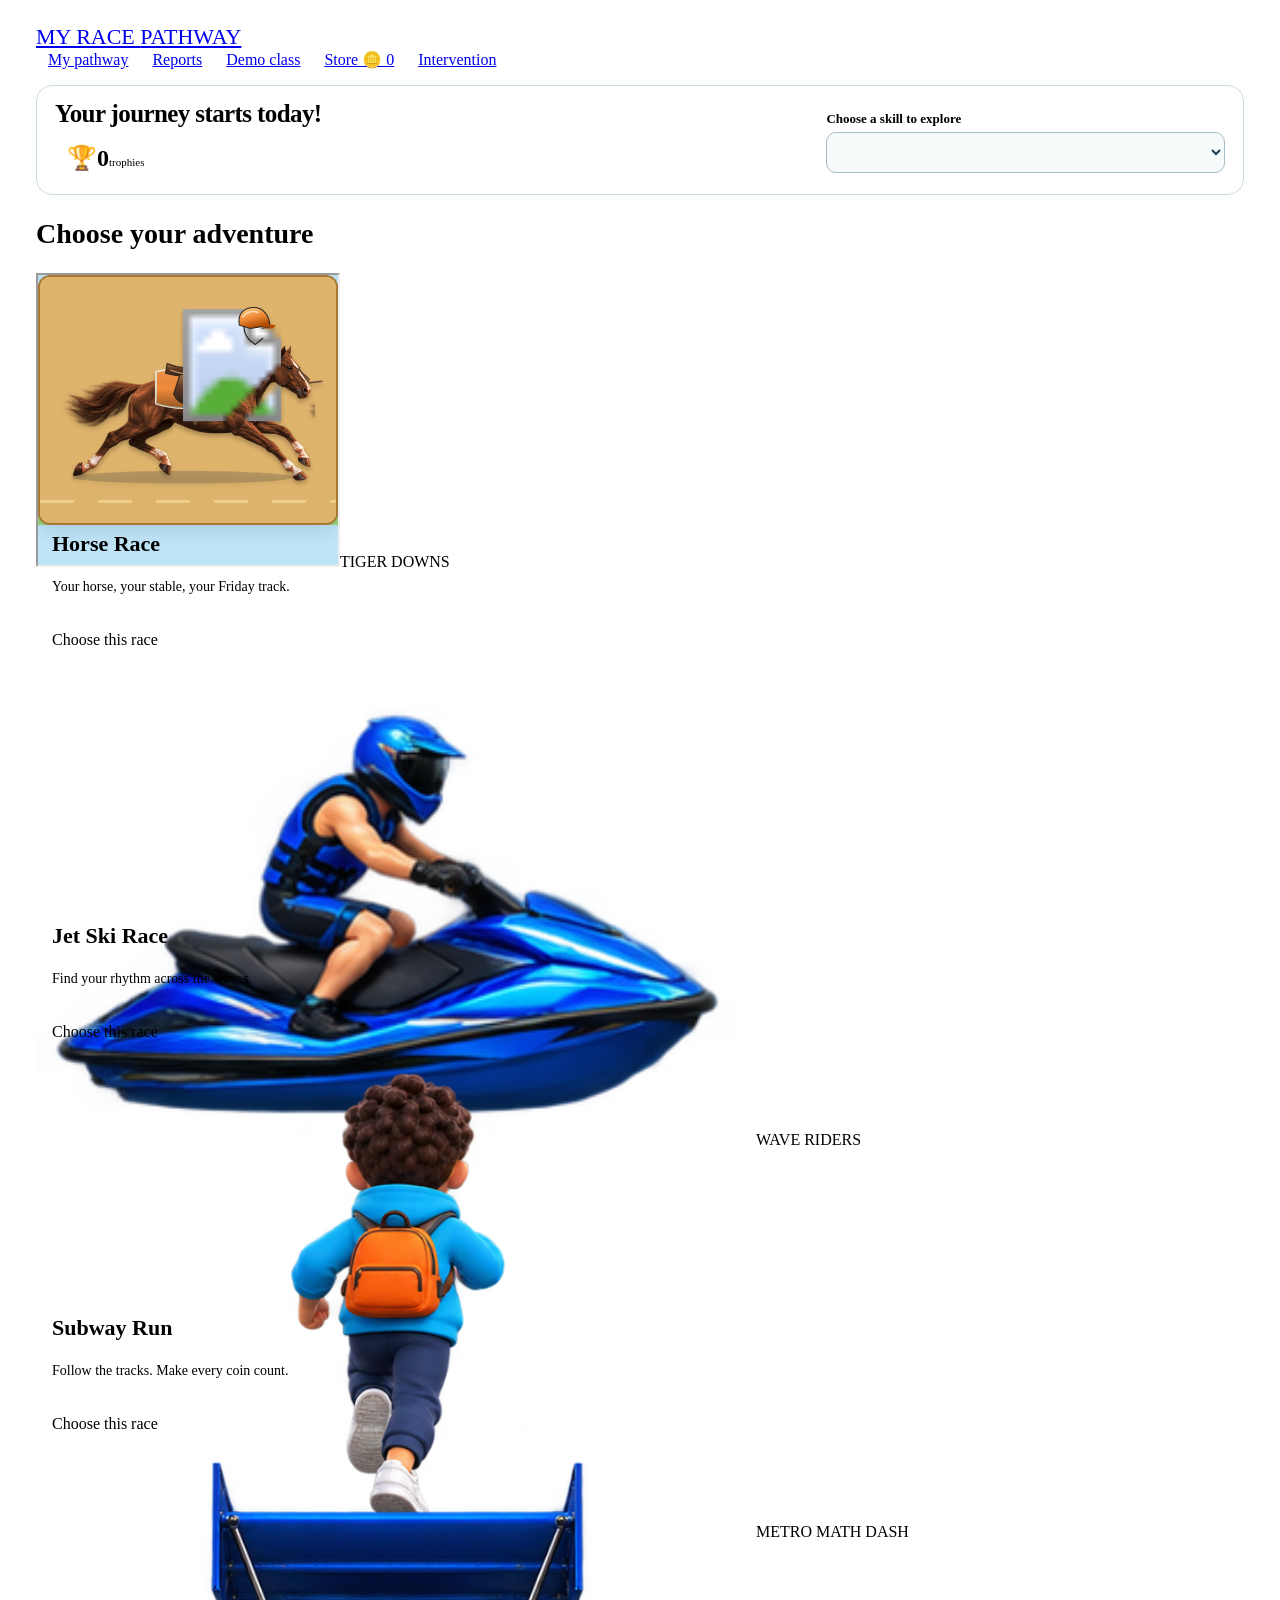
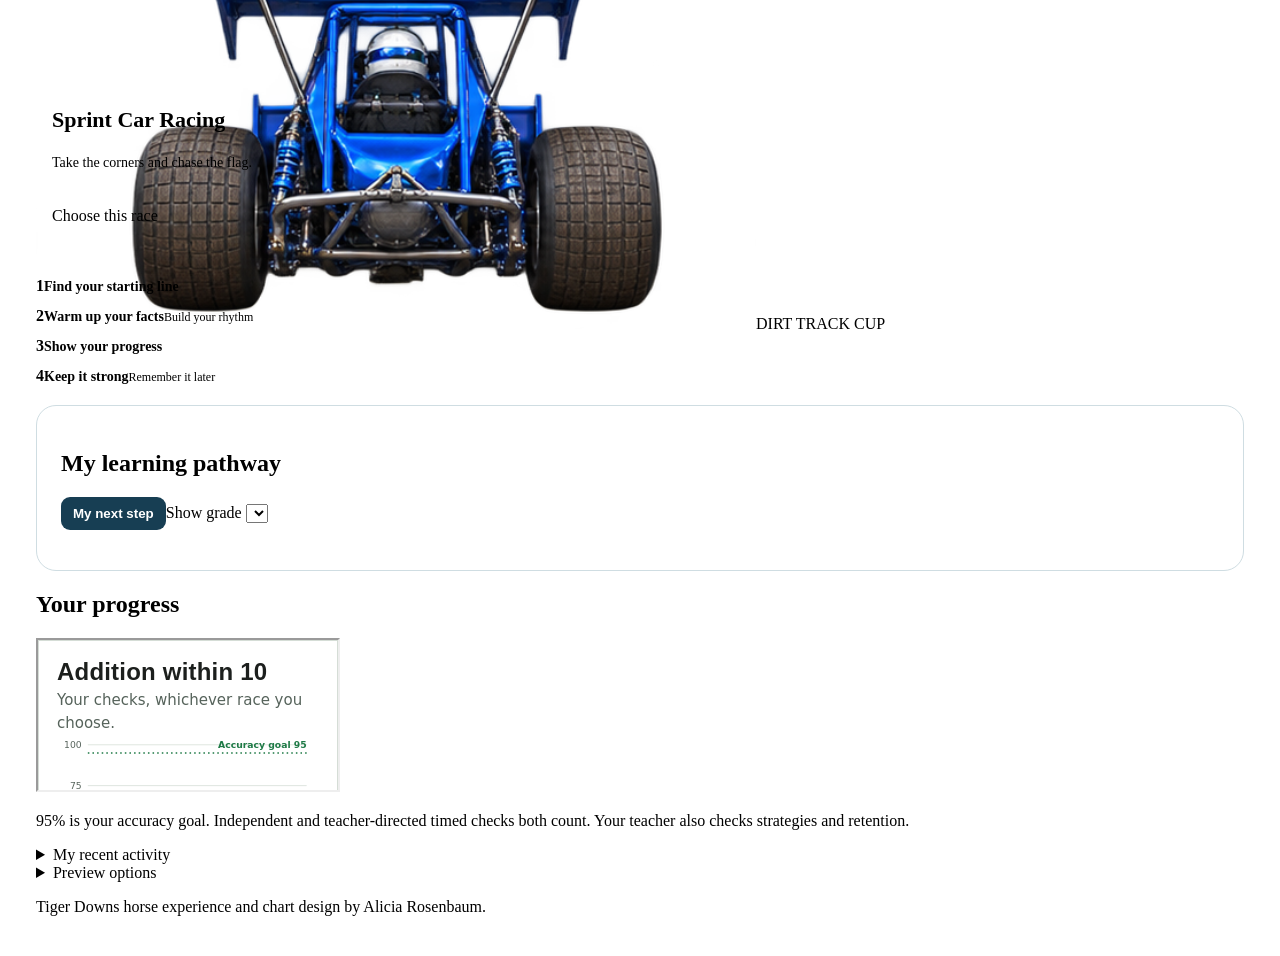
==== index.html @ 95bbc09e "Add files via upload" ====
<!doctype html><html lang="en"><head><meta charset="utf-8"><meta name="viewport" content="width=device-width,initial-scale=1"><title>My Race Pathway</title><link rel="stylesheet" href="dashboard.css?v=races-28"><link rel="stylesheet" href="pathway.css?v=store-24"><link rel="stylesheet" href="race-home.css?v=pathway-38"><link rel="stylesheet" href="race-protocol.css?v=pathway-38"><link rel="stylesheet" href="student-identity.css?v=guided-48"></head><body><main><header><a class="brand" href="index.html">MY RACE <span>PATHWAY</span></a><nav class="topnav" aria-label="Main navigation"><a href="index.html" aria-current="page">My pathway</a><a href="reports.html">Reports</a><a href="demo-class.html">Demo class</a><a href="store.html">Store <span data-wallet></span></a><a href="intervention.html">Intervention</a></nav></header><div class="race-setup"><section class="welcome"><div class="coach-copy" aria-live="polite"><h1 id="coach-title">Your journey starts today!</h1><p id="coach-body"></p><p id="coach-recap" class="coach-recap"></p><p id="coach-next" class="coach-next"></p><div class="coach-progress" id="coach-progress"></div><span class="skill" id="skillName"></span></div><div class="trophy"><span aria-hidden="true">🏆</span><strong id="trophyCount">0</strong><small>trophies</small></div></section><section class="skill-picker"><p class="pathway-focus" id="assigned-focus"></p><label for="skill">Choose a skill to explore</label><select id="skill" aria-label="My skill pathway"></select><p id="skill-scope" class="note"></p></section></div><section class="play"><div class="sectionhead"><h2>Choose your adventure</h2></div><p id="dayNote"></p><p id="work-context" class="note"></p><div class="tiles"><a data-game="rosenbaum" class="tile horse"><div class="art"><iframe src="rosenbaum.html?view=portrait&v=35" title="Tiger Downs horse artwork" tabindex="-1" aria-hidden="true"></iframe><span class="badge">TIGER DOWNS</span></div><div class="copy"><h3>Horse Race</h3><p>Your horse, your stable, your Friday track.</p><span class="action">Choose this race</span></div></a><a data-game="jetski" class="tile"><div class="art water"><canvas width="720" height="480" data-tile-sprite="jetskis.png" data-columns="6" data-rows="4" data-frame="0" role="img" aria-label="One jet ski racer"></canvas><span class="badge">WAVE RIDERS</span></div><div class="copy"><h3>Jet Ski Race</h3><p>Find your rhythm across the waves.</p><span class="action">Choose this race</span></div></a><a data-game="subway" class="tile"><div class="art city"><canvas width="720" height="480" data-tile-sprite="runner.png" data-columns="6" data-rows="2" data-frame="0" role="img" aria-label="One subway runner"></canvas><span class="badge">METRO MATH DASH</span></div><div class="copy"><h3>Subway Run</h3><p>Follow the tracks. Make every coin count.</p><span class="action">Choose this race</span></div></a><a data-game="sprint" class="tile"><div class="art dirt"><canvas width="720" height="480" data-tile-sprite="sprint-cars.png" data-columns="3" data-rows="2" data-frame="1" role="img" aria-label="One sprint race car"></canvas><span class="badge">DIRT TRACK CUP</span></div><div class="copy"><h3>Sprint Car Racing</h3><p>Take the corners and chase the flag.</p><span class="action">Choose this race</span></div></a></div></section><p class="next-step" id="nextStep"></p><section class="pathway" aria-label="Your learning pathway"><div data-stage="0"><b>1</b><strong>Find your starting line</strong><span id="baseline"></span></div><div data-stage="1"><b>2</b><strong>Warm up your facts</strong><span>Build your rhythm</span></div><div data-stage="2"><b>3</b><strong>Show your progress</strong><span id="passing"></span></div><div data-stage="3"><b>4</b><strong>Keep it strong</strong><span>Remember it later</span></div></section><section class="skill-map"><div class="sectionhead"><h2>My learning pathway</h2><button type="button" id="return-pathway" class="pathway-return">My next step</button><label for="pathway-grade">Show grade <select id="pathway-grade" aria-label="Pathway grade"></select></label></div><p id="pathway-position" class="note"></p><div id="skill-map" class="skill-map-grid"></div></section><section class="progress"><div class="sectionhead"><h2>Your progress</h2><span id="coverage"></span></div><iframe class="chart" src="rosenbaum.html?view=chart" title="Your accuracy chart in Rosenbaum’s original chart style"></iframe><p class="note">95% is your accuracy goal. Independent and teacher-directed timed checks both count. Your teacher also checks strategies and retention.</p><details><summary>My recent activity</summary><ul id="history"></ul></details></section><footer><details><summary>Preview options</summary><button id="export">Keep a copy of my progress</button><p>This shareable preview uses sample progress saved on this browser. It is not connected to district student records. Fluency rules and balanced forms are still being piloted.</p></details><p>Tiger Downs horse experience and chart design by Alicia Rosenbaum.</p></footer></main><script src="skill-catalog.js?v=guided-48"></script><script src="prek-catalog.js?v=guided-48"></script><script src="session.js?v=guided-48"></script><script src="storage-health.js?v=guided-48"></script><script src="item-ui.js?v=visible-typing-54"></script><script src="race-protocol.js?v=guided-48"></script><script src="student-pathway.js?v=guided-48"></script><script src="student-identity.js?v=guided-48"></script><script src="race-timer.js?v=guided-48"></script><script src="store-engine.js?v=guided-48"></script><script src="student-coach.js?v=guided-48"></script><script src="dashboard.js?v=guided-48"></script><script src="connected-demo.js?v=guided-48"></script><script src="demo-samples.js?v=guided-48"></script><script src="live-page.js?v=guided-48"></script><script src="tile-art.js?v=guided-48"></script></body></html>
---- pathway.css ----
.iq-item{font:600 20px system-ui;text-align:center;color:inherit;padding:8px;max-width:100%;overflow-wrap:anywhere}.iq-prompt{font-size:20px;margin:8px 0 14px}.iq-equation{font-size:clamp(28px,5vw,48px);font-weight:800}.iq-frames{display:flex;gap:10px;justify-content:center;flex-wrap:wrap}.iq-frame{display:grid;grid-template-columns:repeat(5,34px);background:#fff;border:2px solid #5488a0;color:#385f82}.iq-frame span{border:1px solid #5488a0;height:34px;font-size:28px;line-height:30px}.iq-dots{display:flex;gap:8px;justify-content:center;flex-wrap:wrap;max-width:400px;margin:auto}.iq-dots span{font-size:28px}.iq-array{display:grid;gap:6px;justify-content:center;margin:12px auto;color:#4d9beb}.iq-vertical{text-align:right;font:800 36px ui-monospace,monospace;max-width:260px;margin:auto}.iq-vertical hr{border:0;border-top:3px solid currentColor}.iq-seq,.iq-groups{display:flex;gap:10px;justify-content:center;flex-wrap:wrap}.iq-seq span{padding:8px;background:#edf4fb;color:#193d54;border-radius:8px}.iq-groups>div{border:3px solid;border-radius:12px;padding:12px;max-width:190px}.iq-groups .red{border-color:#c8102e}.iq-groups .blue{border-color:#1f6fb2}.iq-groups span{font-size:25px}.iq-choice{display:flex;justify-content:center;gap:10px;flex-wrap:wrap;margin:14px 0}.iq-choice button,.iq-pad button,.iq-listen{font:700 20px system-ui;border:1px solid #bdc9d9;border-radius:10px;background:#fff;color:#173e53;min-width:60px;min-height:48px;padding:12px;cursor:pointer}.iq-input{display:block;font:700 32px system-ui;text-align:center;max-width:200px;width:100%;margin:12px auto;background:#fff;color:#16394b;border:2px solid #90b3c7;border-radius:10px;padding:12px}.iq-pad{display:grid;grid-template-columns:repeat(5,minmax(40px,1fr));gap:8px;max-width:430px;margin:auto}.iq-pad [data-erase],.iq-pad [data-check]{grid-column:span 2;font-size:16px}.iq-scene{display:flex;flex-wrap:wrap;gap:8px;min-height:60px;justify-content:center;border:2px dashed #80a789;padding:12px;margin:10px;font-size:28px}.iq-prompt,.iq-audio-note{line-height:1.5}.skill-picker,.teacher-moves,.store-block,.skill-map{background:#fff;border:1px solid #cfdde2;border-radius:20px;padding:24px;margin:20px 0}.skill-picker label{display:block;margin-bottom:8px;font-weight:bold}.skill-picker select{max-width:100%;width:100%;font:600 17px system-ui;padding:12px;border:1px solid #a6bdc7;border-radius:10px;background:#f6fafb;color:#173e53}.skill-map-grid{display:grid;grid-template-columns:repeat(auto-fill,minmax(225px,1fr));gap:10px;margin-top:14px}.skill-stage{border:1px solid #cedde3;border-radius:12px;text-align:left;background:#f9fbfc;padding:14px;color:#173e53;font:600 15px system-ui;cursor:pointer}.skill-stage.active{border:2px solid #b98513;background:#fff7df}.skill-stage small{display:block;line-height:1.5;margin-top:8px;font-weight:400}.teacher-moves h2{font-size:24px}.teacher-moves li{line-height:1.6;margin:10px 0}.teacher-moves p{line-height:1.6}.teacher-moves textarea{width:100%;padding:12px;font:16px system-ui;min-height:90px;border:1px solid #bccdd4;border-radius:10px}.teacher-moves button,.store-block button{padding:12px;border:1px solid #bacdd5;border-radius:10px;background:#173e53;color:white;font:700 16px system-ui;cursor:pointer}.teacher-moves .evidence{font-size:14px;color:#576d7b}.teacher-moves .note-status{min-height:22px}.wallet-chip{display:inline-block;border-radius:30px;background:#fff0b8;color:#624b00;padding:7px 14px;font:700 16px system-ui}.coin-pop{position:fixed;top:70px;right:20px;background:#ffdb54;color:#433300;border-radius:30px;padding:12px 20px;z-index:20000;font:800 20px system-ui;pointer-events:none;animation:coin-pop 1s ease forwards}@keyframes coin-pop{from{transform:translateY(15px);opacity:0}20%{opacity:1}to{transform:translateY(-15px);opacity:0}}.store-tabs{display:flex;gap:10px;flex-wrap:wrap;margin:20px 0}.store-tabs button{padding:12px 20px;border:1px solid #bfced5;border-radius:10px;font:700 16px system-ui;background:#fff;color:#173e53;cursor:pointer}.store-tabs button[aria-selected=true]{background:#173e53;color:white}.store-grid{display:grid;grid-template-columns:repeat(auto-fill,minmax(210px,1fr));gap:16px}.store-card{border:1px solid #cfdae1;background:white;border-radius:16px;padding:18px}.store-card .swatch{height:100px;display:grid;place-items:center;border-radius:12px;font-size:50px;background:var(--swatch,#edf4f8)}.store-card h3{margin-top:14px}.store-card p{font-size:14px;line-height:1.5;color:#637783}.store-card button{width:100%;padding:12px;font:700 16px system-ui;border:0;border-radius:10px;background:#173e53;color:white;cursor:pointer}.store-card button:disabled{background:#dce5e9;color:#567080;cursor:default}.store-notice{min-height:24px}.store-horse{border:0;width:100%;height:1350px;background:#fff;border-radius:16px}.game-wallet{display:flex;gap:14px;align-items:center;font:700 15px system-ui;margin:12px 0;color:#e2edf6}.game-wallet a{color:inherit}.item-controls{margin-top:10px}.wu-problem .iq-item{font-size:20px}.wu-problem{font-size:30px!important}.wu-card .iq-item{color:#21364d}.wu-card .iq-choice{margin:8px}.wu-card .iq-pad{max-width:460px}.wu-card .wu-question{padding:14px}.wu-card .iq-input{margin:12px auto}.store-return{color:#173e53}button:focus-visible,a:focus-visible,input:focus-visible,select:focus-visible{outline:3px solid #dba728;outline-offset:3px}@media(max-width:620px){.skill-picker,.teacher-moves,.skill-map{padding:16px}.iq-frame{grid-template-columns:repeat(5,28px)}.iq-frame span{height:28px;line-height:24px;font-size:24px}.iq-choice button{font-size:17px;min-width:55px;padding:10px}.store-horse{height:1800px}.iq-vertical{font-size:32px}.store-tabs button{padding:10px 12px}.iq-seq span{padding:6px}}

.shared-question{display:block!important;margin:8px 0!important;font-size:28px!important}.shared-question input[hidden]{display:none!important}.shared-question .iq-item{max-width:100%}.item-controls .iq-item{color:#e1effa}.game-wallet{flex-wrap:wrap}.iq-choice button:disabled,.iq-pad button:disabled{opacity:.5}.teacher-moves label{display:block;font-size:16px;margin-top:14px} .store-horse{height:1450px}@media(max-width:620px){.store-horse{height:2100px}}

.store-card .swatch{height:150px;background:linear-gradient(150deg,#e7f2f6,#d3e5ec)}.store-card .swatch canvas{max-width:100%;height:145px;object-fit:contain}.ribbons{display:flex;justify-content:center;gap:12px;flex-wrap:wrap;font:700 16px system-ui;padding:12px}

.demo-tools{display:flex;align-items:center;justify-content:space-between;flex-wrap:wrap;gap:12px;background:#fff4d3;border:1px solid #e3ca81;border-radius:14px;padding:16px 20px;margin:20px auto;max-width:1256px;color:#49390a;font:16px system-ui}.demo-tools strong{font-size:16px}.demo-tools p{margin:6px 0 0;font-size:14px;line-height:1.5}.demo-actions{display:flex;gap:10px;align-items:center;flex-wrap:wrap}.demo-actions button,.demo-actions a{font:700 15px system-ui;padding:10px 14px;border:1px solid #bca768;border-radius:9px;background:#fff;color:#49390a;text-decoration:none;cursor:pointer}.demo-actions button:first-child{background:#173e53;color:#fff;border-color:#173e53}#demo-load-status:empty{display:none}@media(max-width:620px){.demo-tools{padding:14px;margin:16px 0}.reportnav+.demo-tools{margin:12px 18px}}
---- race-home.css ----
/* Put racing first, with skill selection and progress close at hand. */
main{padding:16px 28px}header{gap:12px}.brand{font-size:22px}.topnav a{padding:8px 12px}
.race-setup{display:grid;grid-template-columns:minmax(0,1fr) minmax(280px,.85fr);gap:24px;align-items:center;margin:16px 0 20px;padding:14px 18px;border:1px solid #cbdce3;border-radius:16px;background:#fff}
.welcome{padding:0;gap:16px;min-width:0}.welcome h1{font-size:28px;margin:0 0 4px;letter-spacing:-.6px}.welcome p{font-size:14px;line-height:1.4;margin:0;max-width:460px}.welcome .skill{display:none}
.trophy{flex-shrink:0;padding:8px 12px;gap:2px 6px;border-radius:12px}.trophy>span{font-size:24px}.trophy strong{font-size:24px}.trophy small{font-size:11px}
.race-setup .skill-picker{padding:0;border:0;margin:0;border-radius:0;min-width:0}.skill-picker label{font-size:13px;margin-bottom:5px}.skill-picker select{padding:9px 10px;font-size:16px}.skill-picker .note{margin:5px 0 0;font-size:12px;line-height:1.3}
.play h2{font-size:28px}.play fieldset{padding:8px 12px}.play #dayNote{margin:6px 0 12px;font-size:13px}.tiles{gap:16px;grid-template-columns:repeat(4,minmax(0,1fr))}.art{height:220px}.art iframe{height:290px;top:-28px}.copy{padding:16px}.copy h3{font-size:22px}.copy p{font-size:14px;margin-bottom:12px;min-height:40px}.tile{box-shadow:0 8px 22px #173b4718}
.pathway{margin:24px 0 12px;gap:16px}.pathway>div{padding-top:12px}.pathway strong{font-size:14px}.pathway span{font-size:12px}
main>.demo-tools{padding:7px 12px;margin:10px 0;gap:8px;border-radius:10px;font-size:12px}.demo-tools strong{font-size:12px}.demo-tools>div>p{display:none}.demo-actions{gap:6px}.demo-actions button,.demo-actions a{font-size:12px;padding:6px 9px}.demo-tools>#demo-load-status:empty{display:none}
@media(max-width:1100px){.art{height:190px}.copy h3{font-size:19px}.copy{padding:14px}.race-setup{gap:16px}}
@media(max-width:799px){main{padding:12px 16px}.race-setup{grid-template-columns:1fr;margin:12px 0 16px;gap:12px;padding:12px 14px}.welcome h1{font-size:24px}.welcome p{font-size:13px}.skill-picker .note{display:none}.tiles{grid-template-columns:repeat(2,minmax(0,1fr));gap:12px}.art{height:200px}.play h2{font-size:24px}.pathway{grid-template-columns:repeat(2,minmax(0,1fr))}}
@media(max-width:620px){main{padding:10px 12px}header{gap:8px}.brand{font-size:19px}.topnav{gap:5px;justify-content:space-between;width:100%}.topnav a{padding:8px;font-size:12px}.welcome h1{font-size:22px}.trophy{padding:6px 9px}.race-setup{margin:10px 0 14px;gap:9px}.play .sectionhead{gap:8px}.play h2{font-size:22px}.play fieldset{font-size:13px;gap:12px;padding:7px 9px}.art{height:150px}.copy{padding:12px}.copy h3{font-size:18px}.copy p{display:none}.badge{font-size:10px;letter-spacing:.4px}.action{font-size:14px}main>.demo-tools{gap:5px}.demo-actions button,.demo-actions a{font-size:11px;padding:5px 7px}}
.next-step{font-size:14px;line-height:1.4;color:#546c78;margin:18px 0 0}

/* A compact coach beside skill selection keeps the games in view. */
.race-setup{grid-template-columns:minmax(0,1.5fr) minmax(260px,.8fr);align-items:start}.welcome{align-items:flex-start}.coach-copy{min-width:0}.welcome h1{font-size:25px}.welcome .coach-copy p{font-size:14px;max-width:640px;line-height:1.4;margin:5px 0}.welcome .coach-recap{color:#435b69}.welcome .coach-next{font-weight:650;color:#153c51}.coach-progress{display:flex;align-items:center;gap:12px;margin-top:8px;font-size:13px;font-weight:650;color:#24495b}.coach-dots{display:flex;gap:5px}.coach-dots b{display:grid;place-items:center;width:24px;height:24px;border:1px solid #c5d5dd;border-radius:50%;background:#f0f5f8}.coach-dots .done{color:#fff;background:#1d6672;border-color:#1d6672}.race-setup .trophy{margin-left:auto}.race-setup .skill-picker{padding-top:3px}@media(max-width:799px){.race-setup{grid-template-columns:1fr}.welcome h1{font-size:23px}.welcome .coach-copy p{font-size:14px}.race-setup .trophy{padding:6px 8px}.coach-progress{flex-wrap:wrap;gap:8px}}

.coach-progress{flex-wrap:wrap}.coach-protocol{display:block;flex-basis:100%;font-size:13px;font-weight:600;color:#375966}

.pathway-focus{font-size:14px;font-weight:700;margin:0 0 8px;color:#17455b}.pathway-return{background:#173e53;color:white;border:0;border-radius:9px;padding:9px 12px;font-weight:700}.pathway-label{display:block;font-size:12px;font-weight:800;margin-top:6px;color:#8a5b00}.skill-stage.exploring{box-shadow:inset 0 0 0 2px #3c8dad}.teacher-assignment{margin:18px 0;padding:18px;background:#f3f7fa;border:1px solid #c4d6e1;border-radius:12px}.teacher-assignment label{display:block;margin-bottom:12px}.teacher-assignment .class-button{margin:4px 6px 4px 0}
---- race-protocol.css ----
.race-time-bar{position:fixed;right:16px;top:12px;z-index:1000;display:flex;align-items:center;gap:12px;background:#15394f;color:#fff;border:2px solid #d5ad48;border-radius:12px;padding:9px 14px;font:700 15px system-ui;box-shadow:0 3px 12px #0003}.race-time-bar strong{font-size:25px;font-variant-numeric:tabular-nums}.race-time-bar.time-low{border-color:#ff8e8e;background:#672c35}.check-protocol-settings{border-top:1px solid #d8c785;padding-top:16px;margin-top:18px}.check-protocol-settings summary{font-weight:700;cursor:pointer}.check-protocol-settings .setting-row{display:flex;gap:12px;flex-wrap:wrap}.check-protocol-settings input{width:100px;max-width:100%;font:16px system-ui;padding:9px;border:1px solid #afbec7;border-radius:8px}.protocol-note{font-size:14px;line-height:1.5}.iq-input.iq-incorrect{border-color:#c73547}.iq-input.iq-correct{border-color:#188667}@media(max-width:620px){.race-time-bar{top:auto;bottom:8px;left:8px;right:8px;justify-content:space-between;font-size:12px}.race-time-bar strong{font-size:22px}}

@media(max-width:620px){.item-controls{padding-bottom:68px}}
---- student-identity.css ----
.student-identity{display:flex;align-items:center;gap:18px;background:linear-gradient(115deg,#123c57,#17667c);color:white;border-radius:20px;padding:18px 24px;margin:18px 0;box-shadow:0 7px 20px #153f5519;position:relative;overflow:hidden}.student-avatar{width:76px;height:76px;border:3px solid #ffe08d;border-radius:50%;background:#e3f1f5;display:grid;place-items:center;position:relative;overflow:hidden;flex:0 0 auto;box-shadow:0 0 0 5px #ffffff12}.student-avatar span{font:bold 28px system-ui;color:#19485e}.student-avatar img{position:absolute;width:100%;height:100%;object-fit:cover}.student-identity-copy{min-width:0}.student-identity .student-identity-label{font-size:12px;letter-spacing:1.7px;color:#bce5f0;font-weight:800}.student-identity h2{font:800 30px/1.15 'Trebuchet MS',system-ui;margin:4px 0;color:white;letter-spacing:-.5px;overflow-wrap:anywhere}.student-identity p{font-size:16px;margin:4px 0 0;color:#e3f4fa}.student-grade-badge{margin-left:auto;background:#ffdb77;color:#173d55;border:1px solid #ffe6a9;border-radius:12px;padding:10px 16px;font-weight:800;font-size:18px;white-space:nowrap}.student-focus-card{background:linear-gradient(110deg,#fff0bd,#fff9e7);border:2px solid #dca53b;border-left:8px solid #dca53b;border-radius:18px;padding:22px 24px;margin:22px 0;display:flex;gap:20px;align-items:center;justify-content:space-between;box-shadow:0 6px 16px #ac771019}.student-focus-eyebrow{color:#825400;font-weight:900;font-size:14px;letter-spacing:1px;text-transform:uppercase}.student-focus-card h2{color:#173e53;font-size:28px;margin:6px 0;line-height:1.2}.student-focus-card p{color:#526577;font-size:16px;margin:6px 0}.student-focus-action{display:inline-block;background:#174a66;color:white!important;text-decoration:none;border-radius:12px;padding:14px 18px;font-weight:800;white-space:nowrap}.student-focus-chip{display:inline-block;background:#174a66;color:white;border-radius:6px;padding:5px 9px;font-size:13px;font-weight:800;margin-top:7px}.student-teacher-focus{background:#e3effb;border:1px solid #8ab5d1;border-radius:12px;padding:14px 18px;margin:14px 0;color:#20435d}.student-focus-action:focus-visible{outline:3px solid #835710;outline-offset:4px}@media(max-width:600px){.student-identity{padding:15px;gap:12px;border-radius:16px}.student-avatar{width:60px;height:60px}.student-avatar span{font-size:24px}.student-identity h2{font-size:24px}.student-grade-badge{display:none}.student-focus-card{align-items:stretch;flex-direction:column;padding:18px;gap:12px}.student-focus-card h2{font-size:24px}.student-focus-action{text-align:center}}
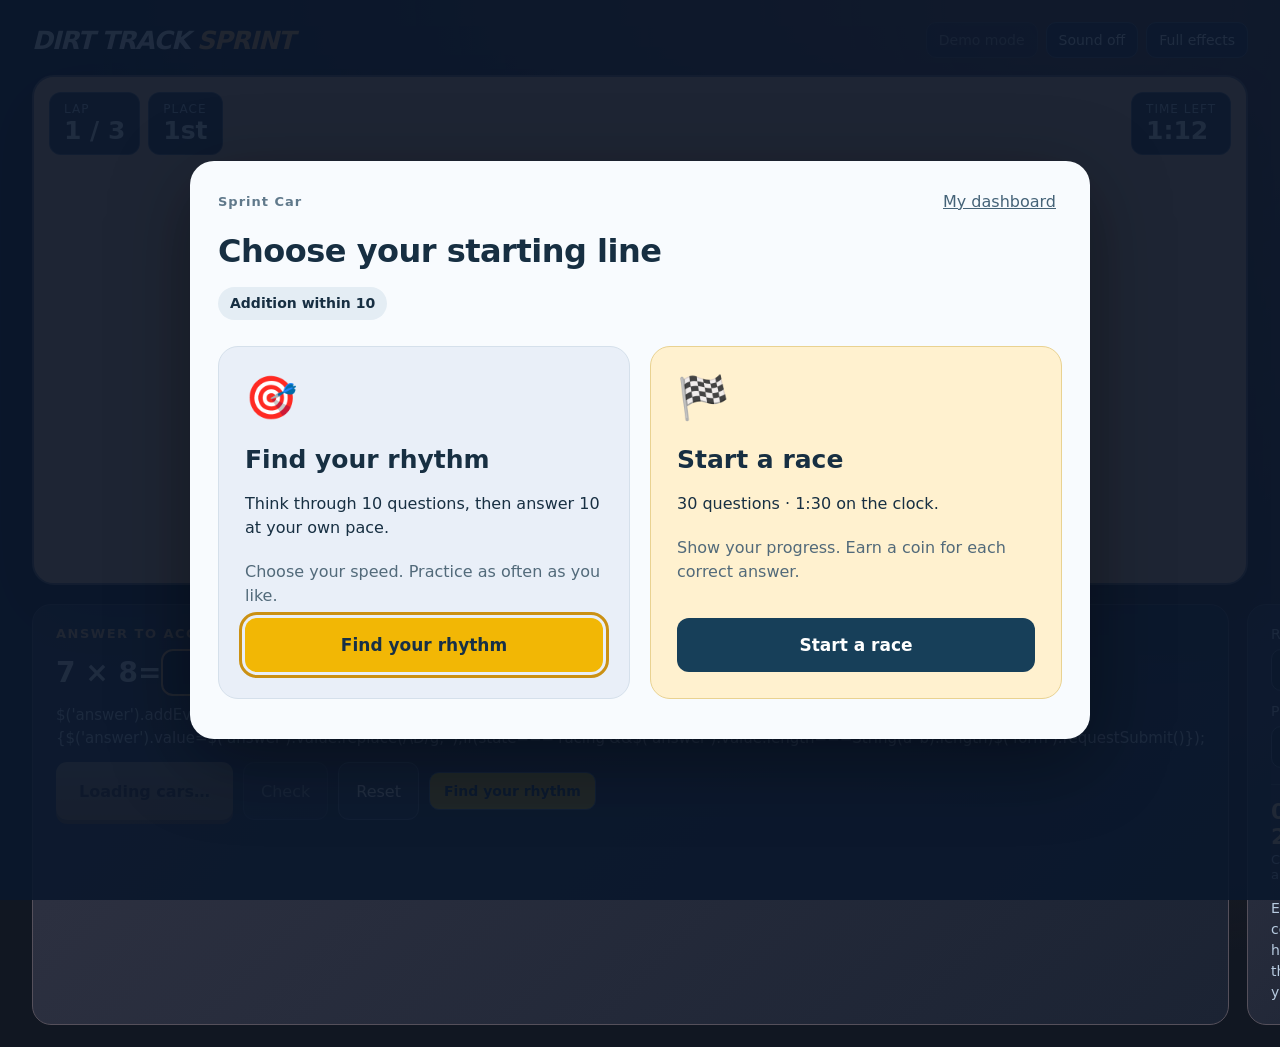
==== commit fd146cea: "Point main link to Sprint" ====
--- a/index.html
+++ b/index.html
@@ -1 +1 @@
-<!doctype html><html lang="en"><head><meta charset="utf-8"><meta name="viewport" content="width=device-width,initial-scale=1"><title>My Race Pathway</title><link rel="stylesheet" href="dashboard.css?v=races-28"><link rel="stylesheet" href="pathway.css?v=store-24"><link rel="stylesheet" href="race-home.css?v=pathway-38"><link rel="stylesheet" href="race-protocol.css?v=pathway-38"><link rel="stylesheet" href="student-identity.css?v=guided-48"></head><body><main><header><a class="brand" href="index.html">MY RACE <span>PATHWAY</span></a><nav class="topnav" aria-label="Main navigation"><a href="index.html" aria-current="page">My pathway</a><a href="reports.html">Reports</a><a href="demo-class.html">Demo class</a><a href="store.html">Store <span data-wallet></span></a><a href="intervention.html">Intervention</a></nav></header><div class="race-setup"><section class="welcome"><div class="coach-copy" aria-live="polite"><h1 id="coach-title">Your journey starts today!</h1><p id="coach-body"></p><p id="coach-recap" class="coach-recap"></p><p id="coach-next" class="coach-next"></p><div class="coach-progress" id="coach-progress"></div><span class="skill" id="skillName"></span></div><div class="trophy"><span aria-hidden="true">🏆</span><strong id="trophyCount">0</strong><small>trophies</small></div></section><section class="skill-picker"><p class="pathway-focus" id="assigned-focus"></p><label for="skill">Choose a skill to explore</label><select id="skill" aria-label="My skill pathway"></select><p id="skill-scope" class="note"></p></section></div><section class="play"><div class="sectionhead"><h2>Choose your adventure</h2></div><p id="dayNote"></p><p id="work-context" class="note"></p><div class="tiles"><a data-game="rosenbaum" class="tile horse"><div class="art"><iframe src="rosenbaum.html?view=portrait&v=35" title="Tiger Downs horse artwork" tabindex="-1" aria-hidden="true"></iframe><span class="badge">TIGER DOWNS</span></div><div class="copy"><h3>Horse Race</h3><p>Your horse, your stable, your Friday track.</p><span class="action">Choose this race</span></div></a><a data-game="jetski" class="tile"><div class="art water"><canvas width="720" height="480" data-tile-sprite="jetskis.png" data-columns="6" data-rows="4" data-frame="0" role="img" aria-label="One jet ski racer"></canvas><span class="badge">WAVE RIDERS</span></div><div class="copy"><h3>Jet Ski Race</h3><p>Find your rhythm across the waves.</p><span class="action">Choose this race</span></div></a><a data-game="subway" class="tile"><div class="art city"><canvas width="720" height="480" data-tile-sprite="runner.png" data-columns="6" data-rows="2" data-frame="0" role="img" aria-label="One subway runner"></canvas><span class="badge">METRO MATH DASH</span></div><div class="copy"><h3>Subway Run</h3><p>Follow the tracks. Make every coin count.</p><span class="action">Choose this race</span></div></a><a data-game="sprint" class="tile"><div class="art dirt"><canvas width="720" height="480" data-tile-sprite="sprint-cars.png" data-columns="3" data-rows="2" data-frame="1" role="img" aria-label="One sprint race car"></canvas><span class="badge">DIRT TRACK CUP</span></div><div class="copy"><h3>Sprint Car Racing</h3><p>Take the corners and chase the flag.</p><span class="action">Choose this race</span></div></a></div></section><p class="next-step" id="nextStep"></p><section class="pathway" aria-label="Your learning pathway"><div data-stage="0"><b>1</b><strong>Find your starting line</strong><span id="baseline"></span></div><div data-stage="1"><b>2</b><strong>Warm up your facts</strong><span>Build your rhythm</span></div><div data-stage="2"><b>3</b><strong>Show your progress</strong><span id="passing"></span></div><div data-stage="3"><b>4</b><strong>Keep it strong</strong><span>Remember it later</span></div></section><section class="skill-map"><div class="sectionhead"><h2>My learning pathway</h2><button type="button" id="return-pathway" class="pathway-return">My next step</button><label for="pathway-grade">Show grade <select id="pathway-grade" aria-label="Pathway grade"></select></label></div><p id="pathway-position" class="note"></p><div id="skill-map" class="skill-map-grid"></div></section><section class="progress"><div class="sectionhead"><h2>Your progress</h2><span id="coverage"></span></div><iframe class="chart" src="rosenbaum.html?view=chart" title="Your accuracy chart in Rosenbaum’s original chart style"></iframe><p class="note">95% is your accuracy goal. Independent and teacher-directed timed checks both count. Your teacher also checks strategies and retention.</p><details><summary>My recent activity</summary><ul id="history"></ul></details></section><footer><details><summary>Preview options</summary><button id="export">Keep a copy of my progress</button><p>This shareable preview uses sample progress saved on this browser. It is not connected to district student records. Fluency rules and balanced forms are still being piloted.</p></details><p>Tiger Downs horse experience and chart design by Alicia Rosenbaum.</p></footer></main><script src="skill-catalog.js?v=guided-48"></script><script src="prek-catalog.js?v=guided-48"></script><script src="session.js?v=guided-48"></script><script src="storage-health.js?v=guided-48"></script><script src="item-ui.js?v=visible-typing-54"></script><script src="race-protocol.js?v=guided-48"></script><script src="student-pathway.js?v=guided-48"></script><script src="student-identity.js?v=guided-48"></script><script src="race-timer.js?v=guided-48"></script><script src="store-engine.js?v=guided-48"></script><script src="student-coach.js?v=guided-48"></script><script src="dashboard.js?v=guided-48"></script><script src="connected-demo.js?v=guided-48"></script><script src="demo-samples.js?v=guided-48"></script><script src="live-page.js?v=guided-48"></script><script src="tile-art.js?v=guided-48"></script></body></html>
+<!doctype html><html lang="en"><head><meta charset="utf-8"><meta http-equiv="refresh" content="0; url=sprint.html"><title>Multiplication Sprint</title></head><body><p><a href="sprint.html">Go to the race</a></p></body></html>
